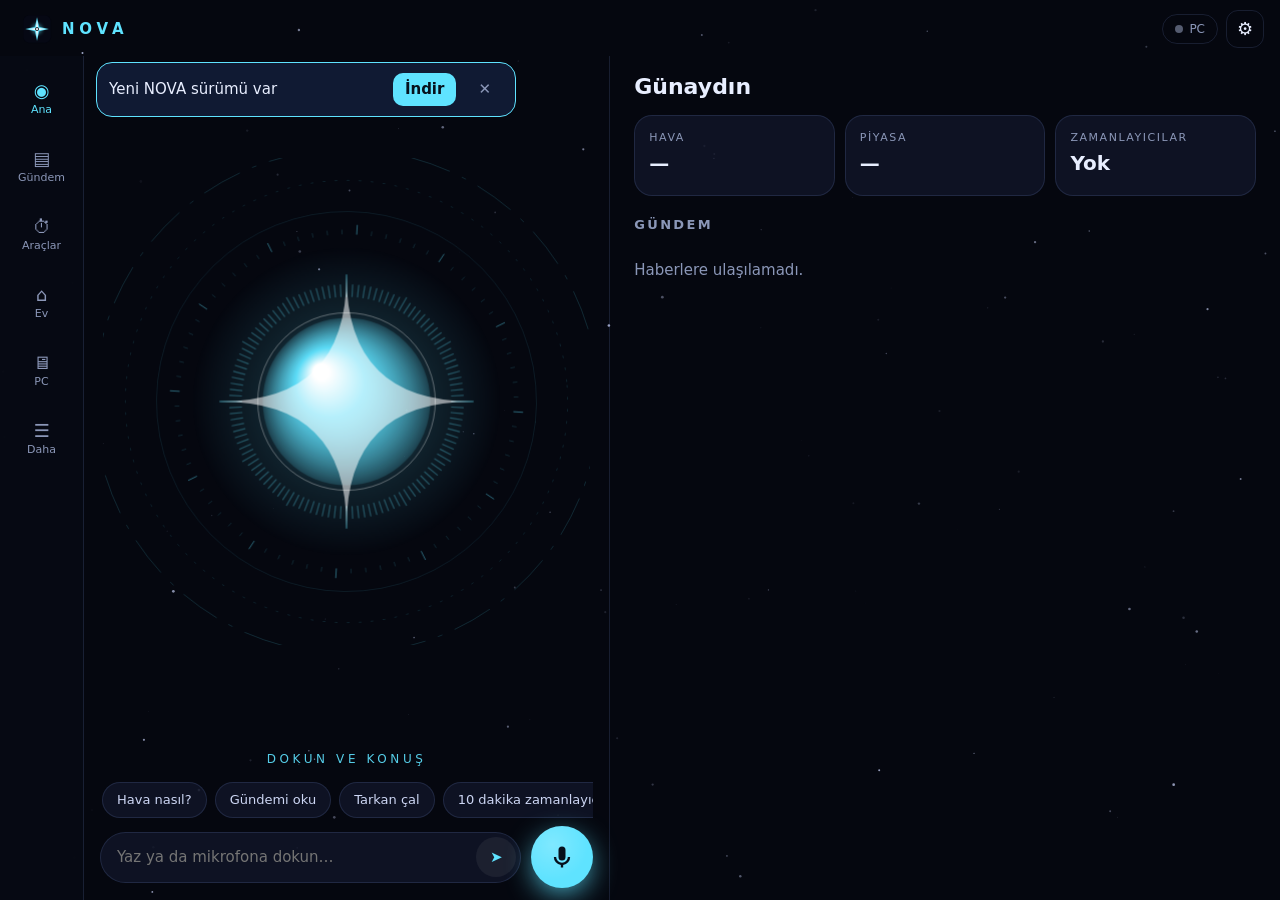
==== android/app/src/main/assets/www/index.html @ 5e097b83 "NOVA Android: telefon ve tablet uygulaması (APK), v1.9.3 Co-Authored-By: Claude Opus 5.5 <noreply@an" ====
<!doctype html>
<html lang="tr">
<head>
<meta charset="utf-8">
<meta name="viewport" content="width=device-width, initial-scale=1, viewport-fit=cover, user-scalable=no">
<meta name="theme-color" content="#05070f">
<title>NOVA</title>
<link rel="stylesheet" href="style.css">
</head>
<body data-chip="nova" data-view="home">
<canvas id="sky"></canvas>

<header class="top">
  <button class="brand" id="brandBtn" aria-label="Çipler"><img src="img/nova.png" alt=""><b id="brandName">NOVA</b></button>
  <div class="top-r">
    <button class="pill" id="pcPill" title="Bilgisayar"><i></i><span>PC</span></button>
    <button class="icon" data-go="settings" aria-label="Ayarlar">⚙</button>
  </div>
</header>

<main class="layout">
  <!-- SOL: çekirdek (telefonda ana ekran, tablette hep görünür) -->
  <section class="stage" id="stage">
    <div class="core-wrap"><canvas id="core"></canvas></div>
    <div class="state" id="stateText">Dokun ve konuş</div>
    <div class="caption" id="caption"></div>
    <div class="partial" id="partial"></div>
    <div class="suggest" id="suggest">
      <button>Hava nasıl?</button><button>Gündemi oku</button><button>Tarkan çal</button>
      <button>10 dakika zamanlayıcı</button><button>Dolar kaç?</button><button>Süpürgeyi başlat</button>
    </div>
    <div class="dock">
      <form class="ask" id="askForm" autocomplete="off">
        <input id="askInput" placeholder="Yaz ya da mikrofona dokun…" enterkeyhint="send">
        <button class="send" aria-label="Gönder">➤</button>
      </form>
      <button class="mic" id="micBtn" aria-label="Konuş"><svg viewBox="0 0 24 24"><path d="M12 15a3 3 0 0 0 3-3V6a3 3 0 0 0-6 0v6a3 3 0 0 0 3 3zm5-3a5 5 0 0 1-10 0H5a7 7 0 0 0 6 6.92V21h2v-2.08A7 7 0 0 0 19 12z"/></svg></button>
    </div>
  </section>

  <!-- SAĞ: paneller -->
  <section class="panels" id="panels">
    <!-- BUGÜN (tablet ana ekran) -->
    <div class="view" data-view="today">
      <h2 id="hello">Merhaba</h2>
      <div class="cards">
        <div class="card" id="wxCard"><small>Hava</small><b id="wxNow">—</b><span id="wxSub"></span></div>
        <div class="card" id="fxCard"><small>Piyasa</small><b id="fxNow">—</b><span id="fxSub"></span></div>
        <div class="card" id="tmCard"><small>Zamanlayıcılar</small><b id="tmNow">Yok</b><span></span></div>
      </div>
      <h3>Gündem</h3>
      <ul class="news" id="todayNews"></ul>
    </div>

    <!-- GÜNDEM -->
    <div class="view" data-view="news">
      <div class="tabs" id="newsTabs">
        <button data-c="gundem" class="on">Gündem</button><button data-c="sondakika">Son dakika</button>
        <button data-c="dunya">Dünya</button><button data-c="ekonomi">Ekonomi</button>
        <button data-c="spor">Spor</button><button data-c="teknoloji">Teknoloji</button>
      </div>
      <ul class="news" id="newsList"><li class="empty">Yükleniyor…</li></ul>
      <button class="ghost wide" id="newsRead">🔊 Başlıkları oku</button>
    </div>

    <!-- ARAÇLAR -->
    <div class="view" data-view="tools">
      <h3>Zamanlayıcılar</h3>
      <div class="row quick" id="tmQuick"><button data-m="1">1 dk</button><button data-m="5">5 dk</button><button data-m="10">10 dk</button><button data-m="25">25 dk</button><button data-m="60">1 sa</button></div>
      <ul class="list" id="timerList"></ul>
      <h3>Notlar</h3>
      <form class="ask small" id="noteForm"><input id="noteInput" placeholder="Not yaz…"><button class="send">＋</button></form>
      <ul class="list" id="noteList"></ul>
    </div>

    <!-- EV -->
    <div class="view" data-view="ev">
      <div class="vac" id="vacCard">
        <div class="vac-head"><div class="vac-ico">🤖</div><div><b>Şımart Katya T</b><span id="vacState">bağlı değil</span></div><div class="bat"><i><s id="vacBatBar"></s></i><b id="vacBat">--%</b></div></div>
        <div class="grid4">
          <button data-vac="start" class="go">▶<span>Başlat</span></button>
          <button data-vac="pause">⏸<span>Durdur</span></button>
          <button data-vac="dock">⌂<span>Şarja dön</span></button>
          <button data-vac="seek">🔊<span>Bul</span></button>
        </div>
        <h4>Emiş gücü</h4>
        <div class="seg" id="vacSuct"><button data-s="sessiz">Sessiz</button><button data-s="normal">Normal</button><button data-s="güçlü">Güçlü</button><button data-s="maksimum">Maks</button></div>
        <h4>Mod</h4>
        <div class="seg" id="vacMode"><button data-m="kenar">Kenar</button><button data-m="spiral">Spiral</button><button data-m="nokta">Nokta</button><button data-m="paspas">Paspas</button></div>
        <p class="note">Sesle: <q>süpürgeyi başlat</q>, <q>şarja gönder</q>, <q>süpürgenin şarjı kaç</q>.</p>
      </div>
      <details class="setup" id="vacSetup">
        <summary>⚙ Süpürge bağlantısı</summary>
        <p class="note">Bilgisayardaki NOVA'da süpürge bağlıysa ve telefon bilgisayara bağlıysa ayar gerekmez; komutlar bilgisayar üzerinden gider. Telefondan doğrudan kontrol için bilgisayardaki <b>Ev</b> menüsünde kullandığın aynı bilgileri gir:</p>
        <form class="form" id="vacForm" autocomplete="off">
          <input name="tuya_key" placeholder="Access ID">
          <input name="tuya_secret" type="password" placeholder="Access Secret">
          <select name="tuya_region"><option value="eu">Avrupa (Türkiye)</option><option value="us">Amerika</option><option value="in">Hindistan</option><option value="cn">Çin</option></select>
          <input name="tuya_device" placeholder="Süpürgenin cihaz kimliği">
          <button class="primary">Kaydet</button>
        </form>
      </details>
    </div>

    <!-- BİLGİSAYAR -->
    <div class="view" data-view="pc">
      <div class="pc-status" id="pcStatus"><b>Bilgisayar bağlı değil</b><span>Bilgisayardaki NOVA'da <b>Telefon</b> menüsünü aç ve QR kodu okut.</span></div>
      <div class="scan" id="scanBox" hidden><video id="scanVideo" playsinline muted></video><canvas id="scanCanvas" hidden></canvas><div class="frame"></div></div>
      <div class="row"><button class="primary" id="scanBtn">📷 QR kodu okut</button><button class="ghost" id="pcPaste">Bağlantıyı yapıştır</button></div>
      <div class="pc-tools" id="pcTools" hidden>
        <h3>Bilgisayara komut</h3>
        <form class="ask small" id="pcForm"><input id="pcInput" placeholder="örn. Spotify'ı aç, Ahmet'e merhaba yaz"><button class="send">➤</button></form>
        <div class="row wrap">
          <button class="ghost" data-pc="sesi kıs">🔉 Ses −</button><button class="ghost" data-pc="sesi aç">🔊 Ses +</button>
          <button class="ghost" data-pc="sonraki şarkı">⏭ Sonraki</button><button class="ghost" data-pc="müziği durdur">⏯ Durdur</button>
          <button class="ghost" data-pc="ekran görüntüsü al">🖼 Ekran görüntüsü</button><button class="ghost" id="pcClipOut">📋 Panoya gönder</button>
          <button class="ghost" id="pcClipIn">📥 PC panosunu al</button><button class="ghost" id="pcForget">✕ Bağlantıyı kaldır</button>
        </div>
        <h3>Bilgisayardaki konuşma</h3>
        <ul class="feed" id="pcFeed"></ul>
      </div>
    </div>

    <!-- CANLI TV -->
    <div class="view" data-view="tv"><div class="tvgrid" id="tvGrid"></div></div>

    <!-- ÇİPLER -->
    <div class="view" data-view="chips"><div class="chipgrid" id="chipGrid"></div></div>

    <!-- AYARLAR -->
    <div class="view" data-view="settings">
      <form class="form" id="setForm" autocomplete="off">
        <h3>Yapay zekâ</h3>
        <label>Gemini API anahtarı<input name="gemini_key" type="password" placeholder="aistudio.google.com/apikey"></label>
        <label>Model<input name="gemini_model" placeholder="gemini-flash-latest"></label>
        <h3>Sen</h3>
        <label>Adın<input name="user_name" placeholder="Samet"></label>
        <label>Şehrin (hava, namaz vakti)<input name="city" placeholder="İstanbul"></label>
        <h3>Ses</h3>
        <label class="sw"><input type="checkbox" name="handsfree"><span>Eller serbest: yanıttan sonra tekrar dinle</span></label>
        <label class="sw"><input type="checkbox" name="show_caption"><span>Yanıtları ekranda yazı olarak göster</span></label>
        <label class="sw"><input type="checkbox" name="keep_awake"><span>NOVA açıkken ekran kapanmasın</span></label>
        <label class="sw"><input type="checkbox" name="pc_first"><span>Bilgisayar bağlıyken komutları bilgisayarda çalıştır</span></label>
        <button class="primary">Kaydet</button>
      </form>
      <div class="row"><button class="ghost" id="updBtn">⟳ Güncellemeleri denetle</button><button class="ghost" data-go="about">Hakkında</button></div>
      <p class="note" id="verText"></p>
    </div>

    <!-- HAKKINDA -->
    <div class="view" data-view="about">
      <div class="about">
        <img class="avatar" src="img/samet.jpg" alt="Samet Şahin">
        <h2>Samet Şahin</h2>
        <p>NOVA'yı tasarlayan ve geliştiren</p>
        <div class="socials">
          <button data-url="https://www.instagram.com/xsametsahinx/">Instagram<br><small>@xsametsahinx</small></button>
          <button data-url="https://www.tiktok.com/@xsametsahinx">TikTok<br><small>@xsametsahinx</small></button>
          <button data-url="https://www.youtube.com/@xsametsahinx">YouTube<br><small>@xsametsahinx</small></button>
          <button data-url="https://github.com/pepsicosamet-arch">GitHub<br><small>pepsicosamet-arch</small></button>
        </div>
        <p class="note" id="aboutVer"></p>
      </div>
    </div>
  </section>
</main>

<nav class="bottom" id="nav">
  <button data-go="home" class="on"><span>◉</span>Ana</button>
  <button data-go="news"><span>▤</span>Gündem</button>
  <button data-go="tools"><span>⏱</span>Araçlar</button>
  <button data-go="ev"><span>⌂</span>Ev</button>
  <button data-go="pc"><span>🖥</span>PC</button>
  <button data-go="more"><span>☰</span>Daha</button>
</nav>

<div class="sheet" id="moreSheet" hidden>
  <div class="sheet-in">
    <button data-go="chips">✦<span>Çipler</span></button>
    <button data-go="tv">📺<span>Canlı TV</span></button>
    <button data-go="settings">⚙<span>Ayarlar</span></button>
    <button data-go="about">ⓘ<span>Hakkında</span></button>
  </div>
</div>

<div class="banner" id="updBanner" hidden><span>Yeni NOVA sürümü var</span><button id="updGo">İndir</button><button id="updX">✕</button></div>
<div class="toast" id="toast"></div>

<script src="jsQR.js"></script>
<script src="app.js"></script>
</body>
</html>
---- android/app/src/main/assets/www/style.css ----
:root{--acc:#5fe3ff;--bg:#05070f;--card:rgba(18,24,44,.72);--line:rgba(140,170,255,.14);--txt:#e8eeff;--mut:#8b97b8;
  --safe-t:env(safe-area-inset-top,0px);--safe-b:env(safe-area-inset-bottom,0px);--nav:64px}
body[data-chip=atlas]{--acc:#ffc35c}
body[data-chip=lyra]{--acc:#ff8ac0}
body[data-chip=kronos]{--acc:#ff4d4d}
*{box-sizing:border-box;-webkit-tap-highlight-color:transparent}
html,body{margin:0;height:100%;background:var(--bg);color:var(--txt);font:15px/1.4 system-ui,-apple-system,"Segoe UI",Roboto,sans-serif;overflow:hidden;user-select:none}
button{font:inherit;color:inherit;background:none;border:0;cursor:pointer}
input,select{font:inherit;color:var(--txt);background:rgba(255,255,255,.05);border:1px solid var(--line);border-radius:12px;padding:12px 14px;width:100%;outline:none;user-select:text}
input:focus,select:focus{border-color:var(--acc)}
select option{background:#101528}
#sky{position:fixed;inset:0;width:100%;height:100%;z-index:0}

/* üst çubuk */
.top{position:fixed;top:0;left:0;right:0;z-index:5;display:flex;align-items:center;justify-content:space-between;padding:calc(var(--safe-t) + 10px) 16px 8px}
.brand{display:flex;align-items:center;gap:10px}
.brand img{width:30px;height:30px;border-radius:9px}
.brand b{letter-spacing:.32em;font-weight:700;color:var(--acc);font-size:15px}
.top-r{display:flex;gap:8px;align-items:center}
.pill{display:flex;align-items:center;gap:6px;padding:6px 12px;border:1px solid var(--line);border-radius:99px;font-size:12px;color:var(--mut)}
.pill i{width:8px;height:8px;border-radius:50%;background:#555c70}
.pill.on{color:var(--txt)} .pill.on i{background:#3ddc84;box-shadow:0 0 8px #3ddc84}
.icon{width:38px;height:38px;border-radius:12px;border:1px solid var(--line);font-size:18px}

/* yerleşim: telefon */
.layout{position:fixed;left:0;right:0;top:calc(var(--safe-t) + 56px);bottom:calc(var(--nav) + var(--safe-b));z-index:2}
.stage{position:absolute;inset:0;display:flex;flex-direction:column;align-items:center;justify-content:flex-end;padding:0 16px 12px}
.core-wrap{flex:1;width:100%;display:flex;align-items:center;justify-content:center;min-height:0}
#core{width:min(92vw,52vh,520px);aspect-ratio:1;touch-action:manipulation}
.state{font-size:12px;letter-spacing:.3em;text-transform:uppercase;color:var(--acc);opacity:.9;margin:4px 0 6px;text-align:center}
.caption{max-width:640px;text-align:center;color:var(--txt);font-size:16px;min-height:0;max-height:22vh;overflow:auto;padding:0 6px;user-select:text}
.caption:empty,.partial:empty{display:none}
.partial{color:var(--mut);font-style:italic;text-align:center;margin-top:4px}
.suggest{display:flex;gap:8px;overflow-x:auto;width:100%;padding:8px 2px;scrollbar-width:none}
.suggest::-webkit-scrollbar{display:none}
.suggest button{flex:none;padding:8px 14px;border:1px solid var(--line);border-radius:99px;background:var(--card);font-size:13px;color:#cdd6f4}
.dock{display:flex;gap:10px;align-items:center;width:100%;max-width:640px}
.ask{flex:1;display:flex;align-items:center;background:var(--card);border:1px solid var(--line);border-radius:99px;padding:4px 4px 4px 4px}
.ask input{border:0;background:none;padding:10px 12px}
.ask .send{width:40px;height:40px;border-radius:50%;background:rgba(255,255,255,.06);color:var(--acc);flex:none}
.ask.small{border-radius:14px;margin:6px 0}
.mic{width:62px;height:62px;border-radius:50%;flex:none;background:radial-gradient(circle at 35% 30%,#fff3,transparent 60%),var(--acc);box-shadow:0 0 0 0 var(--acc),0 8px 30px -6px var(--acc);display:grid;place-items:center;transition:transform .15s}
.mic svg{width:28px;height:28px;fill:#06101c}
.mic:active{transform:scale(.93)}
body.listening .mic{animation:pulse 1.2s infinite}
@keyframes pulse{0%{box-shadow:0 0 0 0 color-mix(in srgb,var(--acc) 60%,transparent)}100%{box-shadow:0 0 0 22px transparent}}

.panels{position:absolute;inset:0;overflow-y:auto;padding:4px 16px 24px;display:none;-webkit-overflow-scrolling:touch}
body:not([data-view=home]) .stage{display:none}
body:not([data-view=home]) .panels{display:block}
.view{display:none;max-width:760px;margin:0 auto}
body[data-view=news] .view[data-view=news],body[data-view=tools] .view[data-view=tools],body[data-view=ev] .view[data-view=ev],
body[data-view=pc] .view[data-view=pc],body[data-view=tv] .view[data-view=tv],body[data-view=chips] .view[data-view=chips],
body[data-view=settings] .view[data-view=settings],body[data-view=about] .view[data-view=about]{display:block;animation:in .25s ease}
@keyframes in{from{opacity:0;transform:translateY(8px)}to{opacity:1;transform:none}}
h2{font-size:22px;margin:8px 0 12px} h3{font-size:13px;letter-spacing:.18em;text-transform:uppercase;color:var(--mut);margin:20px 0 10px;font-weight:600} h4{margin:16px 0 8px;font-size:13px;color:var(--mut);font-weight:600}

/* alt menü */
.bottom{position:fixed;left:0;right:0;bottom:0;z-index:6;height:calc(var(--nav) + var(--safe-b));padding-bottom:var(--safe-b);display:flex;background:rgba(7,10,20,.92);backdrop-filter:blur(14px);border-top:1px solid var(--line)}
.bottom button{flex:1;display:flex;flex-direction:column;align-items:center;justify-content:center;gap:2px;font-size:11px;color:var(--mut)}
.bottom button span{font-size:18px;line-height:1}
.bottom button.on{color:var(--acc)}
.sheet{position:fixed;inset:0;z-index:9;background:rgba(0,0,0,.5);display:flex;align-items:flex-end}
.sheet[hidden]{display:none}
.sheet-in{width:100%;background:#0c1122;border-top:1px solid var(--line);border-radius:22px 22px 0 0;padding:18px 16px calc(var(--safe-b) + 18px);display:grid;grid-template-columns:repeat(4,1fr);gap:10px}
.sheet-in button{display:flex;flex-direction:column;align-items:center;gap:6px;padding:14px 4px;border-radius:16px;background:var(--card);border:1px solid var(--line);font-size:22px}
.sheet-in span{font-size:12px;color:var(--mut)}

/* ortak */
.row{display:flex;gap:10px;margin:10px 0}
.row.wrap{flex-wrap:wrap}
.primary{background:var(--acc);color:#06101c;font-weight:700;padding:12px 18px;border-radius:14px}
.ghost{border:1px solid var(--line);padding:10px 14px;border-radius:14px;background:var(--card)}
.wide{width:100%;margin-top:12px}
.note{color:var(--mut);font-size:13px}
.empty{color:var(--mut);list-style:none;padding:16px 0}
.form{display:flex;flex-direction:column;gap:10px}
.form label{display:flex;flex-direction:column;gap:6px;font-size:13px;color:var(--mut)}
.form label.sw{flex-direction:row;align-items:center;gap:12px;color:var(--txt);font-size:14px}
.sw input{width:22px;height:22px;accent-color:var(--acc);flex:none}
.cards{display:grid;grid-template-columns:repeat(3,1fr);gap:10px}
.card{background:var(--card);border:1px solid var(--line);border-radius:18px;padding:14px;display:flex;flex-direction:column;gap:4px}
.card small{color:var(--mut);font-size:11px;letter-spacing:.14em;text-transform:uppercase}
.card b{font-size:20px} .card span{font-size:12px;color:var(--mut)}

/* haberler */
.tabs{display:flex;gap:8px;overflow-x:auto;padding:4px 0 10px;scrollbar-width:none}
.tabs::-webkit-scrollbar{display:none}
.tabs button{flex:none;padding:8px 14px;border-radius:99px;border:1px solid var(--line);color:var(--mut);font-size:13px}
.tabs button.on{background:var(--acc);color:#06101c;border-color:transparent;font-weight:600}
.news{list-style:none;margin:0;padding:0;display:flex;flex-direction:column;gap:10px}
.news li.item{display:flex;gap:12px;background:var(--card);border:1px solid var(--line);border-radius:16px;padding:10px;align-items:center}
.news li.item img{width:92px;height:64px;object-fit:cover;border-radius:10px;flex:none;background:#111a30}
.news li.item b{font-size:14px;font-weight:600;display:-webkit-box;-webkit-line-clamp:3;-webkit-box-orient:vertical;overflow:hidden}
.news li.item small{display:block;color:var(--mut);font-size:11px;margin-top:4px}

/* listeler */
.list{list-style:none;margin:0;padding:0;display:flex;flex-direction:column;gap:8px}
.list li{display:flex;align-items:center;gap:10px;background:var(--card);border:1px solid var(--line);border-radius:14px;padding:12px 14px}
.list li span{flex:1;user-select:text} .list li b{font-variant-numeric:tabular-nums;color:var(--acc)}
.list li button{color:var(--mut);font-size:18px;padding:0 4px}
.quick button{flex:1;padding:10px 0;border-radius:12px;border:1px solid var(--line);background:var(--card)}

/* ev */
.vac{background:var(--card);border:1px solid var(--line);border-radius:22px;padding:16px}
.vac-head{display:flex;align-items:center;gap:12px}
.vac-ico{width:52px;height:52px;border-radius:16px;display:grid;place-items:center;font-size:28px;background:rgba(255,255,255,.05)}
.vac-head>div:nth-child(2){flex:1;display:flex;flex-direction:column}
.vac-head span{color:var(--mut);font-size:13px}
.bat{display:flex;align-items:center;gap:6px}
.bat i{width:34px;height:14px;border:1.5px solid var(--mut);border-radius:4px;padding:1.5px;display:block}
.bat s{display:block;height:100%;width:0;background:#3ddc84;border-radius:2px}
.grid4{display:grid;grid-template-columns:repeat(4,1fr);gap:8px;margin-top:14px}
.grid4 button{display:flex;flex-direction:column;align-items:center;gap:4px;padding:14px 4px;border-radius:16px;border:1px solid var(--line);font-size:20px}
.grid4 button span{font-size:12px;color:var(--mut)}
.grid4 .go{background:var(--acc);color:#06101c} .grid4 .go span{color:#06101c}
.seg{display:flex;border:1px solid var(--line);border-radius:12px;overflow:hidden}
.seg button{flex:1;padding:10px 0;font-size:13px;border-right:1px solid var(--line)}
.seg button:last-child{border:0}
.seg button.on{background:var(--acc);color:#06101c;font-weight:600}
.setup{margin-top:14px;background:var(--card);border:1px solid var(--line);border-radius:18px;padding:12px 14px}
.setup summary{cursor:pointer;font-weight:600}

/* pc */
.pc-status{background:var(--card);border:1px solid var(--line);border-radius:18px;padding:16px;display:flex;flex-direction:column;gap:4px}
.pc-status span{color:var(--mut);font-size:13px}
.pc-status.on{border-color:#3ddc8466}
.scan{position:relative;margin-top:12px;border-radius:18px;overflow:hidden;background:#000;aspect-ratio:1;max-width:420px}
.scan video{width:100%;height:100%;object-fit:cover}
.scan .frame{position:absolute;inset:18%;border:3px solid var(--acc);border-radius:18px;box-shadow:0 0 0 999px rgba(0,0,0,.35)}
.feed{list-style:none;padding:0;margin:0;display:flex;flex-direction:column;gap:6px}
.feed li{padding:8px 12px;border-radius:12px;background:var(--card);font-size:13px;user-select:text}
.feed li.me{align-self:flex-end;background:color-mix(in srgb,var(--acc) 22%,transparent)}

/* tv + çipler */
.tvgrid{display:grid;grid-template-columns:repeat(auto-fill,minmax(130px,1fr));gap:10px}
.tvgrid button{padding:18px 10px;border-radius:16px;border:1px solid var(--line);background:var(--card);font-weight:700;text-align:left;border-left:4px solid var(--c)}
.tvgrid small{display:block;color:var(--mut);font-weight:400;font-size:11px}
.tvgrid h3{grid-column:1/-1;margin:10px 0 0}
.chipgrid{display:grid;grid-template-columns:repeat(2,1fr);gap:12px}
.chip{border:1px solid var(--line);border-radius:20px;background:var(--card);padding:12px;display:flex;flex-direction:column;align-items:center;gap:6px;text-align:center}
.chip canvas{width:100%;aspect-ratio:1}
.chip b{letter-spacing:.24em;color:var(--cc)} .chip small{color:var(--mut);font-size:12px}
.chip.on{border-color:var(--cc);box-shadow:0 0 24px -8px var(--cc)}

/* hakkında */
.about{display:flex;flex-direction:column;align-items:center;text-align:center;padding-top:10px}
.avatar{width:132px;height:132px;border-radius:50%;object-fit:cover;border:3px solid var(--acc);box-shadow:0 0 40px -6px var(--acc)}
.about h2{margin:14px 0 2px}
.about p{margin:0;color:var(--mut)}
.socials{display:grid;grid-template-columns:repeat(2,1fr);gap:10px;width:100%;max-width:420px;margin:18px 0}
.socials button{padding:14px;border-radius:16px;border:1px solid var(--line);background:var(--card);font-weight:600}
.socials small{color:var(--mut);font-weight:400}

.banner{position:fixed;z-index:8;left:12px;right:12px;top:calc(var(--safe-t) + 62px);max-width:520px;margin:0 auto;display:flex;align-items:center;gap:10px;background:#101a33;border:1px solid var(--acc);border-radius:16px;padding:10px 12px}
.banner span{flex:1} .banner button{padding:6px 12px;border-radius:10px;background:var(--acc);color:#06101c;font-weight:700}
.banner button#updX{background:none;color:var(--mut)}
.toast{position:fixed;z-index:10;left:50%;bottom:calc(var(--nav) + var(--safe-b) + 90px);transform:translate(-50%,20px);background:#151d36;border:1px solid var(--line);padding:10px 16px;border-radius:14px;opacity:0;transition:.25s;pointer-events:none;max-width:86vw;text-align:center}
.toast.show{opacity:1;transform:translate(-50%,0)}

/* ===== TABLET (yatay ve geniş ekran): çekirdek solda sabit, paneller sağda ===== */
@media (min-width:880px){
  :root{--nav:0px}
  .bottom{top:calc(var(--safe-t) + 56px);bottom:0;right:auto;width:84px;height:auto;flex-direction:column;justify-content:flex-start;padding:12px 0;border-top:0;border-right:1px solid var(--line);gap:4px}
  .bottom button{flex:none;height:64px}
  .layout{left:84px;bottom:0;display:grid;grid-template-columns:minmax(360px,44%) 1fr}
  .stage,.panels{position:relative;inset:auto}
  .stage{display:flex!important;border-right:1px solid var(--line)}
  .panels{display:block!important;padding:8px 24px 24px}
  #core{width:min(38vw,58vh,560px)}
  body[data-view=home] .view[data-view=today]{display:block;animation:in .25s ease}
  .sheet{align-items:center;justify-content:center}
  .sheet-in{max-width:520px;border-radius:22px;border:1px solid var(--line)}
  .toast{bottom:40px}
  .chipgrid{grid-template-columns:repeat(4,1fr)}
}
@media (min-width:880px) and (max-height:520px){ .suggest{display:none} }
/* telefon yatay */
@media (max-width:879px) and (orientation:landscape){
  .stage{flex-direction:row;flex-wrap:wrap;align-items:center;justify-content:center;gap:0 16px}
  .core-wrap{flex:0 0 auto;height:100%} #core{width:min(84vh,46vw)}
  .suggest{display:none}
}
@media (max-width:420px){.cards{grid-template-columns:1fr 1fr}.cards .card:last-child{grid-column:1/-1}}

body:not([data-view=home]) .banner{display:none}
@media (min-width:880px){.banner{left:96px;right:auto;width:min(420px,40vw)}}
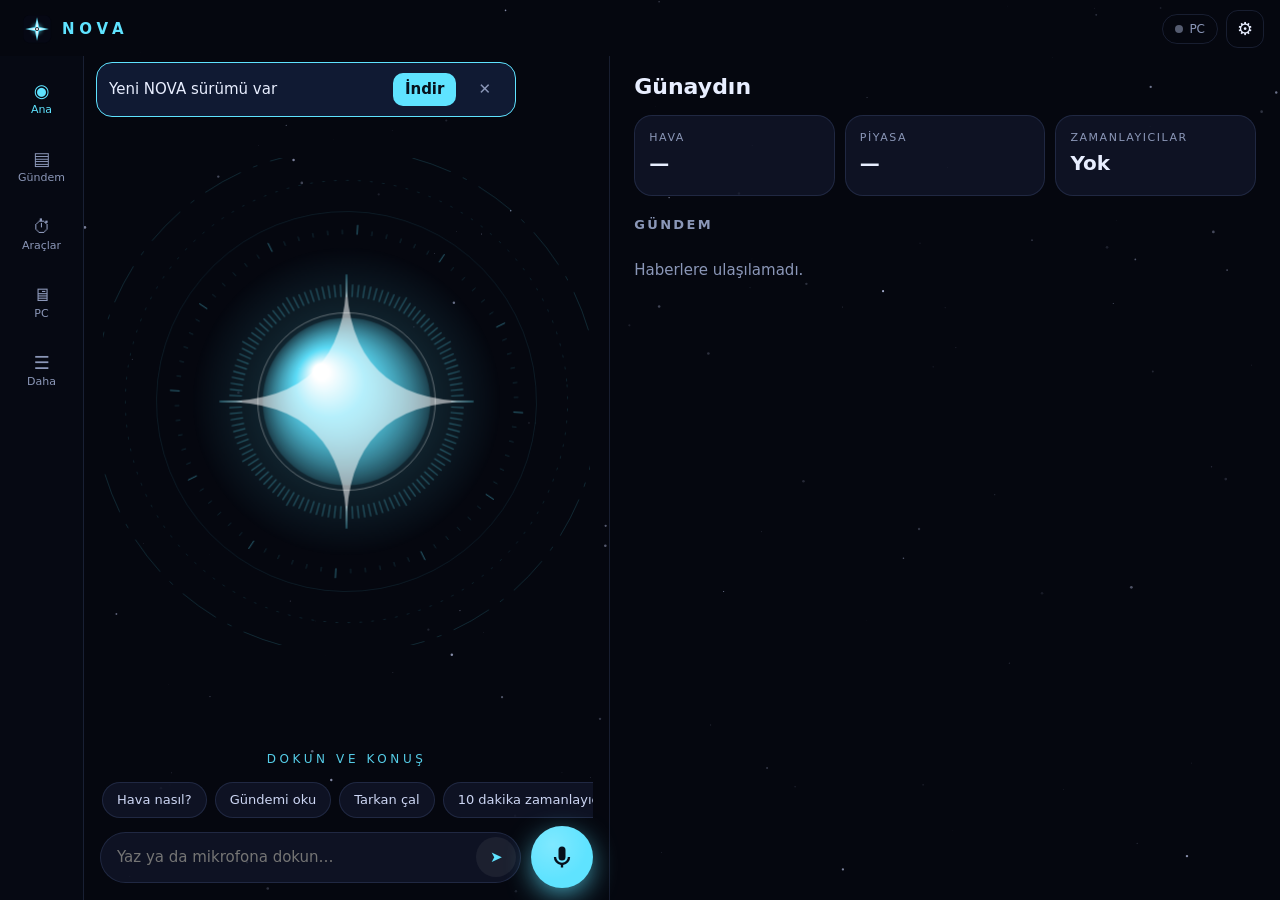
==== commit 54ef6245: "Mesaj ve Ev bölümleri kaldırıldı; mesajlar yalnız PC'deki WhatsApp/Telegram uygulamasından onaysız g" ====
--- a/android/app/src/main/assets/www/index.html
+++ b/android/app/src/main/assets/www/index.html
@@ -27,7 +27,7 @@
     <div class="partial" id="partial"></div>
     <div class="suggest" id="suggest">
       <button>Hava nasıl?</button><button>Gündemi oku</button><button>Tarkan çal</button>
-      <button>10 dakika zamanlayıcı</button><button>Dolar kaç?</button><button>Süpürgeyi başlat</button>
+      <button>10 dakika zamanlayıcı</button><button>Dolar kaç?</button><button>Deprem var mı?</button>
     </div>
     <div class="dock">
       <form class="ask" id="askForm" autocomplete="off">
@@ -73,35 +73,6 @@
       <ul class="list" id="noteList"></ul>
     </div>
 
-    <!-- EV -->
-    <div class="view" data-view="ev">
-      <div class="vac" id="vacCard">
-        <div class="vac-head"><div class="vac-ico">🤖</div><div><b>Şımart Katya T</b><span id="vacState">bağlı değil</span></div><div class="bat"><i><s id="vacBatBar"></s></i><b id="vacBat">--%</b></div></div>
-        <div class="grid4">
-          <button data-vac="start" class="go">▶<span>Başlat</span></button>
-          <button data-vac="pause">⏸<span>Durdur</span></button>
-          <button data-vac="dock">⌂<span>Şarja dön</span></button>
-          <button data-vac="seek">🔊<span>Bul</span></button>
-        </div>
-        <h4>Emiş gücü</h4>
-        <div class="seg" id="vacSuct"><button data-s="sessiz">Sessiz</button><button data-s="normal">Normal</button><button data-s="güçlü">Güçlü</button><button data-s="maksimum">Maks</button></div>
-        <h4>Mod</h4>
-        <div class="seg" id="vacMode"><button data-m="kenar">Kenar</button><button data-m="spiral">Spiral</button><button data-m="nokta">Nokta</button><button data-m="paspas">Paspas</button></div>
-        <p class="note">Sesle: <q>süpürgeyi başlat</q>, <q>şarja gönder</q>, <q>süpürgenin şarjı kaç</q>.</p>
-      </div>
-      <details class="setup" id="vacSetup">
-        <summary>⚙ Süpürge bağlantısı</summary>
-        <p class="note">Bilgisayardaki NOVA'da süpürge bağlıysa ve telefon bilgisayara bağlıysa ayar gerekmez; komutlar bilgisayar üzerinden gider. Telefondan doğrudan kontrol için bilgisayardaki <b>Ev</b> menüsünde kullandığın aynı bilgileri gir:</p>
-        <form class="form" id="vacForm" autocomplete="off">
-          <input name="tuya_key" placeholder="Access ID">
-          <input name="tuya_secret" type="password" placeholder="Access Secret">
-          <select name="tuya_region"><option value="eu">Avrupa (Türkiye)</option><option value="us">Amerika</option><option value="in">Hindistan</option><option value="cn">Çin</option></select>
-          <input name="tuya_device" placeholder="Süpürgenin cihaz kimliği">
-          <button class="primary">Kaydet</button>
-        </form>
-      </details>
-    </div>
-
     <!-- BİLGİSAYAR -->
     <div class="view" data-view="pc">
       <div class="pc-status" id="pcStatus"><b>Bilgisayar bağlı değil</b><span>Bilgisayardaki NOVA'da <b>Telefon</b> menüsünü aç ve QR kodu okut.</span></div>
@@ -109,7 +80,7 @@
       <div class="row"><button class="primary" id="scanBtn">📷 QR kodu okut</button><button class="ghost" id="pcPaste">Bağlantıyı yapıştır</button></div>
       <div class="pc-tools" id="pcTools" hidden>
         <h3>Bilgisayara komut</h3>
-        <form class="ask small" id="pcForm"><input id="pcInput" placeholder="örn. Spotify'ı aç, Ahmet'e merhaba yaz"><button class="send">➤</button></form>
+        <form class="ask small" id="pcForm"><input id="pcInput" placeholder="örn. Spotify'ı aç, Ahmet'e WhatsApp'tan merhaba yaz"><button class="send">➤</button></form>
         <div class="row wrap">
           <button class="ghost" data-pc="sesi kıs">🔉 Ses −</button><button class="ghost" data-pc="sesi aç">🔊 Ses +</button>
           <button class="ghost" data-pc="sonraki şarkı">⏭ Sonraki</button><button class="ghost" data-pc="müziği durdur">⏯ Durdur</button>
@@ -169,7 +140,6 @@
   <button data-go="home" class="on"><span>◉</span>Ana</button>
   <button data-go="news"><span>▤</span>Gündem</button>
   <button data-go="tools"><span>⏱</span>Araçlar</button>
-  <button data-go="ev"><span>⌂</span>Ev</button>
   <button data-go="pc"><span>🖥</span>PC</button>
   <button data-go="more"><span>☰</span>Daha</button>
 </nav>
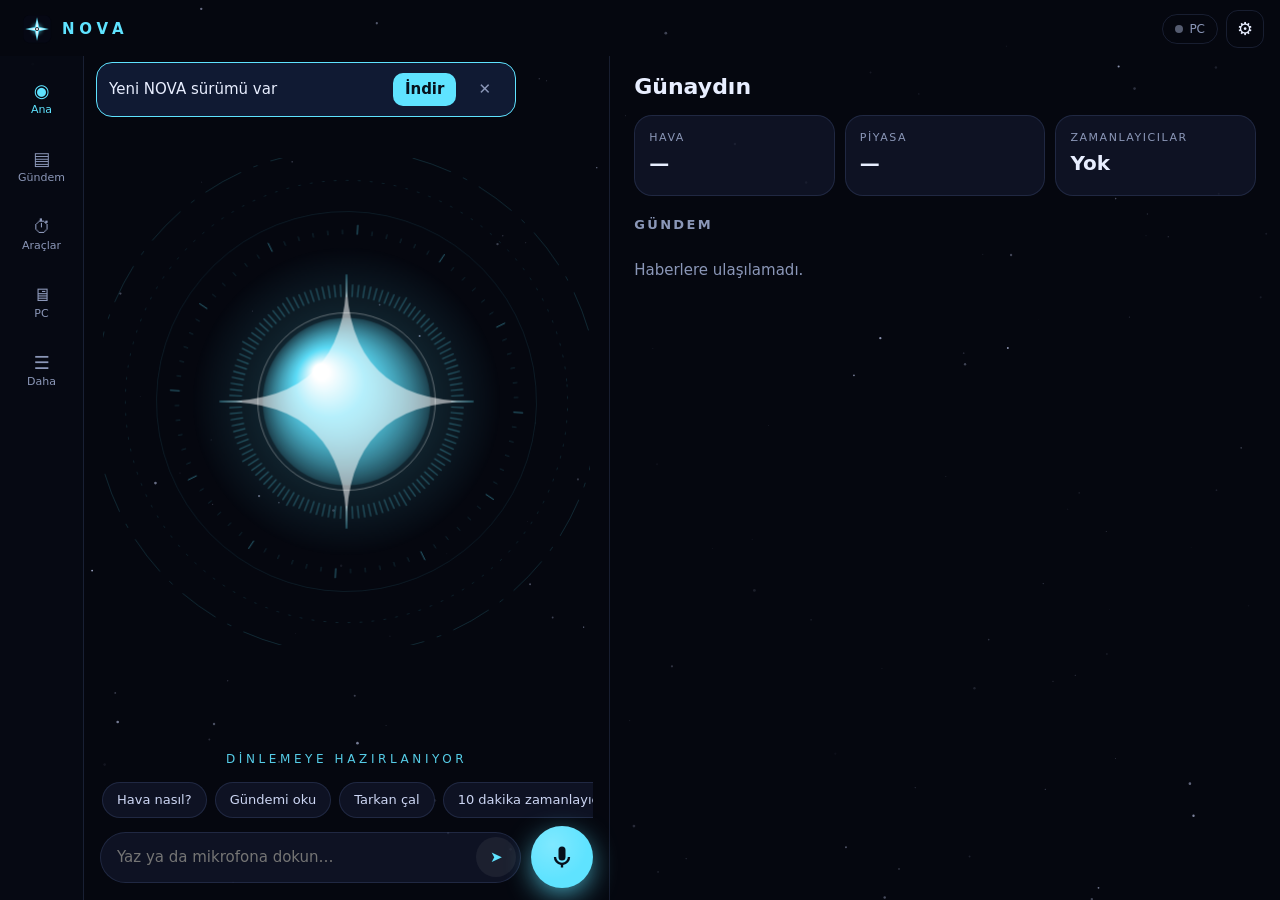
==== commit 69e48b73: "Android: sürekli dinleme (dokunmadan konuş), ağ hatalarında yeniden deneme ve yedek bağlantı. v1.9.6" ====
--- a/android/app/src/main/assets/www/index.html
+++ b/android/app/src/main/assets/www/index.html
@@ -108,7 +108,7 @@
         <label>Adın<input name="user_name" placeholder="Samet"></label>
         <label>Şehrin (hava, namaz vakti)<input name="city" placeholder="İstanbul"></label>
         <h3>Ses</h3>
-        <label class="sw"><input type="checkbox" name="handsfree"><span>Eller serbest: yanıttan sonra tekrar dinle</span></label>
+        <label class="sw"><input type="checkbox" name="handsfree"><span>Sürekli dinle (dokunmadan konuş)</span></label>
         <label class="sw"><input type="checkbox" name="show_caption"><span>Yanıtları ekranda yazı olarak göster</span></label>
         <label class="sw"><input type="checkbox" name="keep_awake"><span>NOVA açıkken ekran kapanmasın</span></label>
         <label class="sw"><input type="checkbox" name="pc_first"><span>Bilgisayar bağlıyken komutları bilgisayarda çalıştır</span></label>
